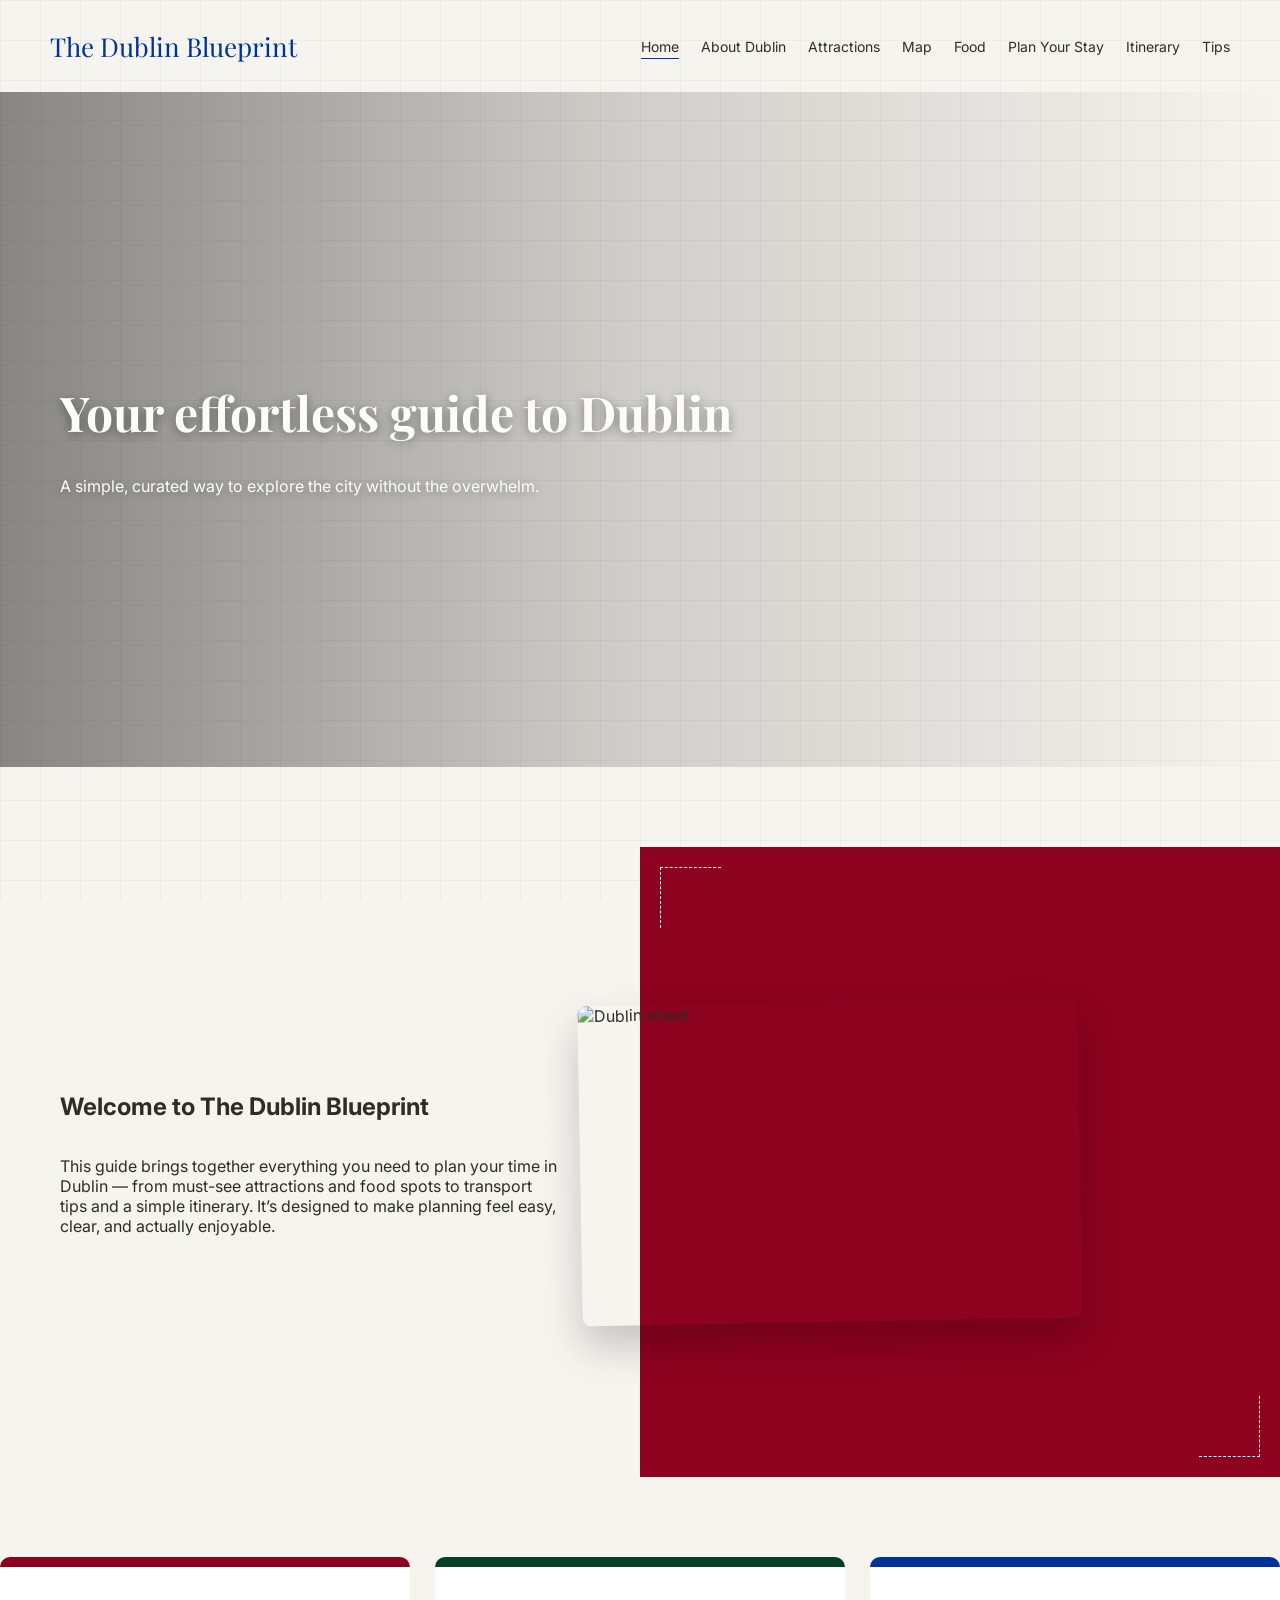
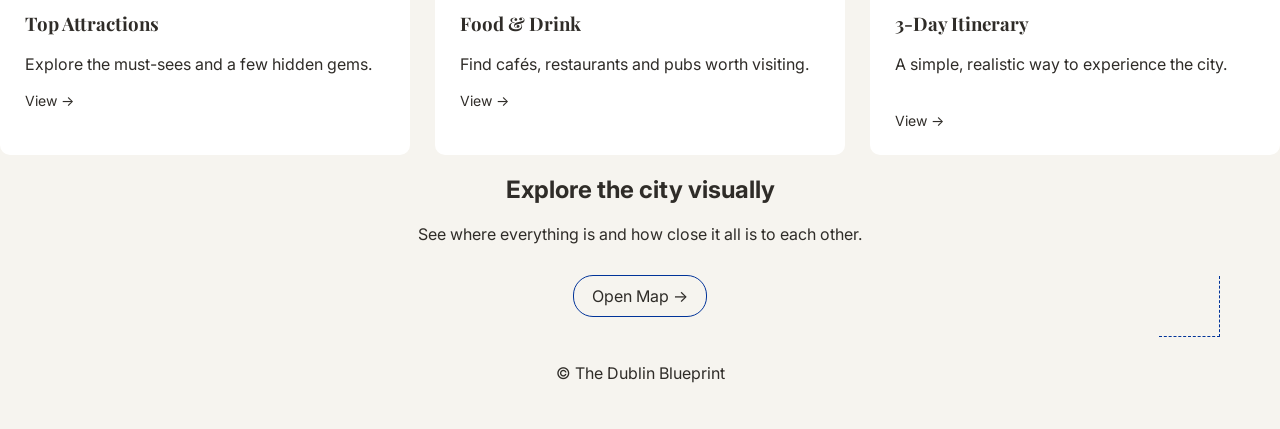
==== index.html @ c5aae1c5 "Add files via upload" ====
<!DOCTYPE html>
<html lang="en">
<head>
  <meta charset="UTF-8" />
  <meta name="viewport" content="width=device-width, initial-scale=1.0"/>
  <title>The Dublin Blueprint</title>

  <link href="https://fonts.googleapis.com/css2?family=Playfair+Display:wght@500;600&family=Inter:wght@300;400;500&display=swap" rel="stylesheet">
  <link rel="stylesheet" href="style.css" />
</head>

<body>

  <!-- NAVBAR -->
  <nav class="navbar">
    <a href="index.html" class="logo">The Dublin Blueprint</a>

	<ul class="nav-links">
		<li><a href="index.html" class="active">Home</a></li>
		<li><a href="about-dublin.html">About Dublin</a></li>
		<li><a href="attractions.html">Attractions</a></li>
		<li><a href="map.html">Map</a></li>
		<li><a href="food.html">Food</a></li>
		<li><a href="plan.html">Plan Your Stay</a></li>
		<li><a href="itinerary.html">Itinerary</a></li>
		<li><a href="tips.html">Tips</a></li>
	</ul>
  </nav>

  <!-- HERO -->
  <header class="hero">
    <div class="hero-content">
      <h1>Your effortless guide to Dublin</h1>
      <p>A simple, curated way to explore the city without the overwhelm.</p>
    </div>
  </header>

  <!-- INTRO / WELCOME -->
<section class="intro-split">

  <div class="intro-text">
    <h2>Welcome to The Dublin Blueprint</h2>
    <p>
      This guide brings together everything you need to plan your time in Dublin —
      from must-see attractions and food spots to transport tips and a simple itinerary.
      It’s designed to make planning feel easy, clear, and actually enjoyable.
    </p>
  </div>

  <div class="intro-visual">
    <img src="https://images.unsplash.com/photo-1549918864-48ac978761a4" alt="Dublin street">
  </div>

</section>

  <!-- FEATURES -->
  <section class="section features">

    <div class="card burgundy">
      <h3>Top Attractions</h3>
      <p>Explore the must-sees and a few hidden gems.</p>
      <a href="attractions.html">View →</a>
    </div>

    <div class="card green">
      <h3>Food & Drink</h3>
      <p>Find cafés, restaurants and pubs worth visiting.</p>
      <a href="food.html">View →</a>
    </div>

    <div class="card navy">
      <h3>3-Day Itinerary</h3>
      <p>A simple, realistic way to experience the city.</p>
	  <br>
      <a href="itinerary.html">View →</a>
    </div>

  </section>

  <!-- MAP LINK -->
  <section class="section map-link">
    <h2>Explore the city visually</h2>
    <p>See where everything is and how close it all is to each other.</p>
    <a href="map.html" class="map-button">Open Map →</a>
  </section>

  <footer>
    <p>© The Dublin Blueprint</p>
  </footer>

</body>
</html>
---- style.css ----
/* RESET */
body {
  margin: 0;
  font-family: 'Inter', sans-serif;
  background-color: #f6f4ef;
  color: #2f2c28;
}

a {
  color: #2f2c28;
}

/* COLORS */
:root {
  --blue: #003399;
  --green: #06402b;
  --burgundy: #8d021f;
}

/* BLUEPRINT GRID */
body::before {
  content: "";
  position: fixed;
  inset: 0;
  background-image:
    linear-gradient(rgba(0,0,0,0.03) 1px, transparent 1px),
    linear-gradient(90deg, rgba(0,0,0,0.03) 1px, transparent 1px);
  background-size: 40px 40px;
  pointer-events: none;
}

/* NAVBAR */
.navbar {
  display: flex;
  justify-content: space-between;
  align-items: center;
  padding: 20px 50px;
}

.logo {
  font-family: 'Playfair Display', serif;
  font-size: 26px;
  color: var(--blue);
  text-decoration: none;
  white-space: nowrap;
}

/* NAV LINKS */
.nav-links {
  display: flex;
  gap: 22px;
  list-style: none;
  white-space: nowrap;
}

.nav-links a {
  text-decoration: none;
  font-size: 14px;
  position: relative;
  padding-bottom: 4px;
}

.nav-links a::after {
  content: "";
  position: absolute;
  left: 0;
  bottom: 0;
  width: 0;
  height: 1px;
  background-color: var(--blue);
  transition: width 0.3s ease;
}

.nav-links a:hover::after {
  width: 100%;
}

.nav-links a.active::after {
  width: 100%;
}

/* HERO */
.hero {
  height: 75vh;
  background: url("https://images.pexels.com/photos/32234671/pexels-photo-32234671.jpeg") center/cover no-repeat;
  position: relative;
  display: flex;
  align-items: center;
  padding-left: 60px;
  color: #fdfcf9;
  text-shadow: 0 2px 12px rgba(0,0,0,0.4);
  margin-bottom: 40px;
}

.hero-content {
  position: relative;
  z-index: 2;
  color: #fdfcf9;
}

.hero::before {
  content: "";
  position: absolute;
  inset: 0;

  background: linear-gradient(
    to right,
    rgba(0, 0, 0, 0.45),
    rgba(0, 0, 0, 0.15),
    rgba(0, 0, 0, 0)
  );
}

.hero h1 {
  font-family: 'Playfair Display', serif;
  font-size: 48px;
}

.hero p {
  color: #fdfcf9;
}

/* SPLIT INTRO FULL HEIGHT */
.intro-split {
  display: grid;
  grid-template-columns: 1fr 1fr;
  min-height: 70vh;
  margin-top: 80px;
  margin-bottom: 80px;
}

/* LEFT TEXT */
.intro-text {
  padding: 100px 80px 100px 60px; 
  display: flex;
  flex-direction: column;
  justify-content: center;
  max-width: 500px; 
}

/* RIGHT BLOCK (FULL HEIGHT) */
.intro-visual {
  background-color: var(--burgundy);
  position: relative;
}

/* BIG IMAGE OVERLAY */
.intro-visual img {
  position: absolute;
  top: 50%;
  left: -60px; 
  transform: translateY(-50%) rotate(-1deg);
  
  width: 500px;
  height: 320px;
  object-fit: cover;

  border-radius: 8px;
  box-shadow: 0 20px 40px rgba(0,0,0,0.2);
}

.intro-visual::before {
  content: "";
  position: absolute;
  top: 20px;
  left: 20px;
  width: 60px;
  height: 60px;
  border-top: 1px dashed #fdfcf9;
  border-left: 1px dashed #fdfcf9;
}

.intro-visual::after {
  content: "";
  position: absolute;
  bottom: 20px;
  right: 20px;
  width: 60px;
  height: 60px;
  border-bottom: 1px dashed #fdfcf9;
  border-right: 1px dashed #fdfcf9;
}

/* CARDS */
.features {
  display: flex;
  gap: 25px;
  margin-top: 40px;
  justify-content: center;
  align-items: stretch;
}

.card {
  background: white;
  padding: 25px;
  border-radius: 10px;
  flex: 1;
  position: relative;
}

/* COLOUR ACCENTS */
.card.navy { border-top: 10px solid var(--blue); }
.card.green { border-top: 10px solid var(--green); }
.card.burgundy { border-top: 10px solid var(--burgundy); }

.card h3 {
  font-family: 'Playfair Display', serif;
}

.card a {
  text-decoration: none;
  font-size: 14px;
}

.card:hover {
  transform: translateY(-4px);
  transition: 0.2s ease;
}

/* MAP */
.map-link {
  text-align: center;
  position: relative;
}

.map-button {
  display: inline-block;
  margin-top: 15px;
  padding: 10px 18px;
  border: 1px solid var(--blue);
  border-radius: 20px;
  text-decoration: none;
}

.map-link::after {
  content: "";
  position: absolute;
  right: 60px;
  bottom: -20px;
  width: 60px;
  height: 60px;
  border-bottom: 1px dashed var(--blue);
  border-right: 1px dashed var(--blue);
}


/* FOOTER */
footer {
  text-align: center;
  padding: 30px;
}

/* PAGE HEADER */
.page-header {
  text-align: center;
}

.page-header h1 {
  font-family: 'Playfair Display', serif;
  font-size: 42px;
}

.page-header p {
  margin-top: 10px;
  color: #6b665f;
}

/* ATTRACTIONS */
.attractions-list {
  display: flex;
  flex-direction: column;
  gap: 60px;
  padding: 40px 60px;
}

.attraction {
  margin-top: 30px;
  display: grid;
  grid-template-columns: 1fr 1fr;
  gap: 40px;
  align-items: center;
}

.attractions-highlight {
  background-color: var(--blue);
  color: #fdfcf9;
  padding: 100px 60px;
  text-align: center;
  position: relative;
}

.attractions-highlight h4 {
  font-family: 'Playfair Display', serif;
  max-width: 600px;
  margin: 0 auto;
}

.attractions-highlight::after {
  content: "";
  position: absolute;
  bottom: 20px;
  right: 60px;
  width: 60px;
  height: 60px;
  border-bottom: 1px dashed #fdfcf9;
  border-right: 1px dashed #fdfcf9;
}

.attraction img {
  width: 100%;
  height: 300px;
  object-fit: cover;
  border-radius: 10px;
  transition: transform 0.3s ease;
}

.attraction img:hover {
  transform: scale(1.03);
}

.attraction.reverse {
  direction: rtl;
}

.attraction.reverse .text {
  direction: ltr;
}

/* TEXT */
.attraction .text h2 {
  font-family: 'Playfair Display', serif;
  margin-bottom: 10px;
}

/* HIDDEN GEMS */
.hidden-gems {
  padding: 80px 60px;
}

.hidden-gems h2 {
  font-family: 'Playfair Display', serif;
  margin-bottom: 30px;
}

/* ABOUT PAGE */
.about-section {
  display: grid;
  grid-template-columns: 1.2fr 1fr;
  gap: 40px;
  padding: 60px;
  align-items: center;
}

.about-hero {
  background-color: var(--green);
  padding: 100px 60px;
  color: #fdfcf9; /* cream text */
  position: relative;
}

.about-hero h1 {
  font-family: 'Playfair Display', serif;
  font-size: 48px;
  margin-bottom: 10px;
}

.about-hero p {
  max-width: 600px;
  line-height: 1.6;
}

.about-hero-content {
  text-align: center;
  max-width: 700px;
  margin: 0 auto;
}

.about-hero::after {
  content: "";
  position: absolute;
  bottom: 20px;
  right: 60px;
  width: 60px;
  height: 60px;
  border-bottom: 1px dashed #fdfcf9;
  border-right: 1px dashed #fdfcf9;
}

.about-text p {
  margin-bottom: 20px;
  line-height: 1.8;
}

.about-image img {
  width: 100%;
  height: 300px;
  object-fit: cover;
  border-radius: 10px;
}

/* CASCADE LAYOUT */
.about-cascade {
  display: flex;
  flex-direction: column;
  gap: 40px;
  padding: 80px 60px;
  max-width: 700px;
}

/* ITEMS */
.about-item {
  padding: 30px;
  border-radius: 12px;
  background: white;
  width: 65%;
}

/* OFFSET (this creates cascade effect) */
.about-item:nth-child(2) {
  margin-left: 625px;
}

.about-item:nth-child(3) {
  margin-left: 1250px;
}

/* COLOUR ACCENTS */
.about-item.navy {
  border-left: 10px solid var(--blue);
}

.about-item.green {
  border-left: 10px solid var(--green);
}

.about-item.burgundy {
  border-left: 10px solid var(--burgundy);
}

/* TYPOGRAPHY */
.about-item h2 {
  font-family: 'Playfair Display', serif;
  margin-bottom: 10px;
}

.about-block h2 {
  font-family: 'Playfair Display', serif;
}

/* =========================
   ITINERARY PAGE
========================= */

/* HERO */
.itinerary-hero {
  background-color: var(--burgundy);
  color: #fdfcf9;
  padding: 100px 60px;
  text-align: center;
  position: relative;
}

.itinerary-hero h1 {
  font-family: 'Playfair Display', serif;
  font-size: 48px;
  margin-bottom: 10px;
}

.itinerary-hero p {
  max-width: 800px;
  margin: 0 auto;
  line-height: 1.6;
}

.itinerary-hero::before {
  content: "";
  position: absolute;
  top: 20px;
  left: 60px; /* align with padding */
  width: 60px;
  height: 60px;
  border-top: 1px dashed #fdfcf9;
  border-left: 1px dashed #fdfcf9;
}

/* TIMELINE CONTAINER */
.timeline {
  position: relative;
  padding: 80px 60px 120px 60px; /* add bottom padding */
}

/* VERTICAL LINE */
.timeline::before {
  content: "";
  position: absolute;
  left: 60px;
  top: 0;
  bottom: -120px;
  width: 2px;
  background-color: var(--blue);
}

/* INTRO TEXT */
.itinerary-intro {
  max-width: 700px;
  margin-left: 120px;
  margin-bottom: 60px;
}

.small-note {
  font-size: 14px;
  color: #6b665f;
}

/* DAY BLOCK */
.day {
  margin-left: 120px;
  margin-bottom: 80px;
}

.day h2 {
  font-family: 'Playfair Display', serif;
  margin-bottom: 20px;
}

/* STOPS */
.stop {
  background: white;
  padding: 20px;
  margin-bottom: 20px;
  border-radius: 10px;
  position: relative;
}

/* DOT ON TIMELINE */
.stop::before {
  content: "";
  position: absolute;
  left: -52px;
  top: 50%;
  transform: translateY(-50%); /* THIS centers it */
  width: 12px;
  height: 12px;
  background-color: var(--blue);
  border-radius: 50%;
}

/* STOPS WITH IMAGE */
.stop.with-image {
  display: grid;
  grid-template-columns: 1fr 1fr;
  gap: 30px;
  align-items: center;
}

/* REVERSE IMAGE POSITION */
.stop.with-image.reverse {
  direction: rtl;
}

.stop.with-image.reverse .text {
  direction: ltr;
}

/* IMAGE STYLE */
.stop img {
  width: 100%;
  height: 220px;
  object-fit: cover;
  border-radius: 10px;
}

/* FINAL SECTION */
.final {
  margin-top: 80px;
  text-align: center;
}

.final h2 {
  font-family: 'Playfair Display', serif;
}
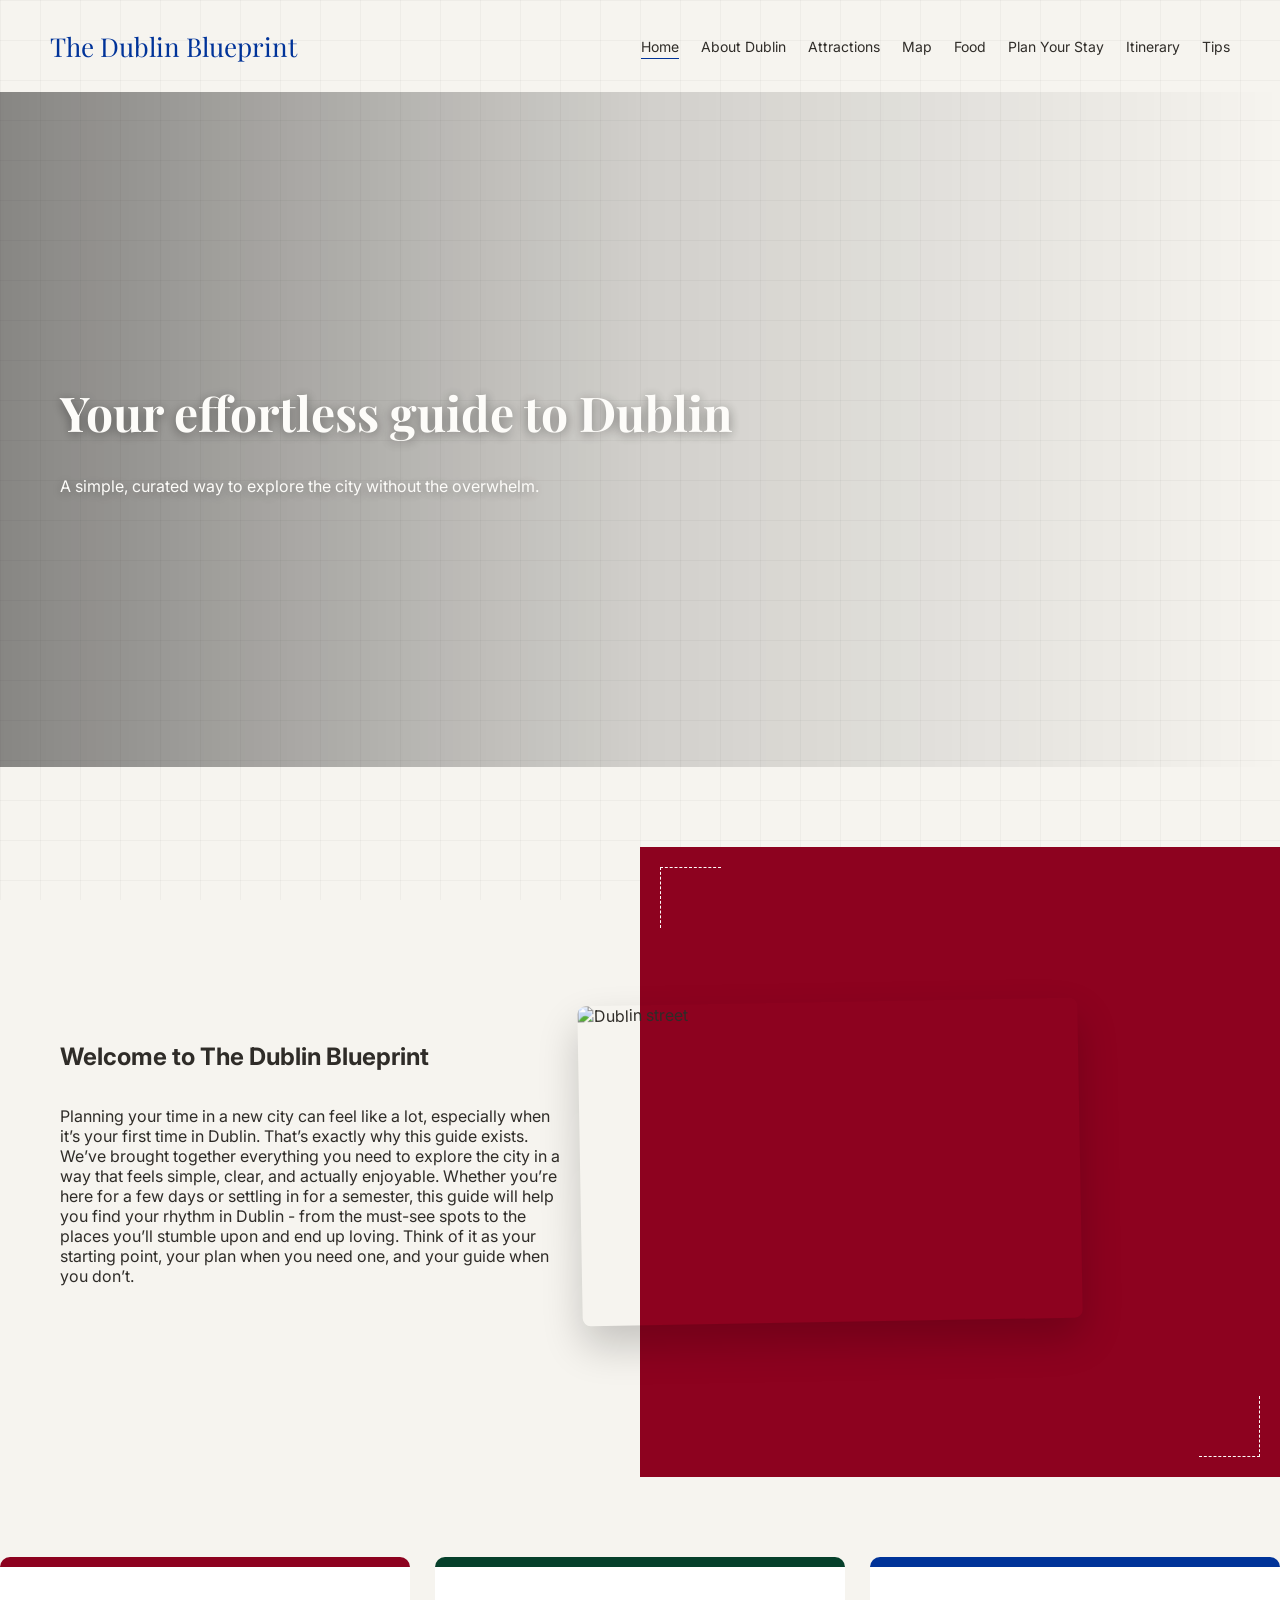
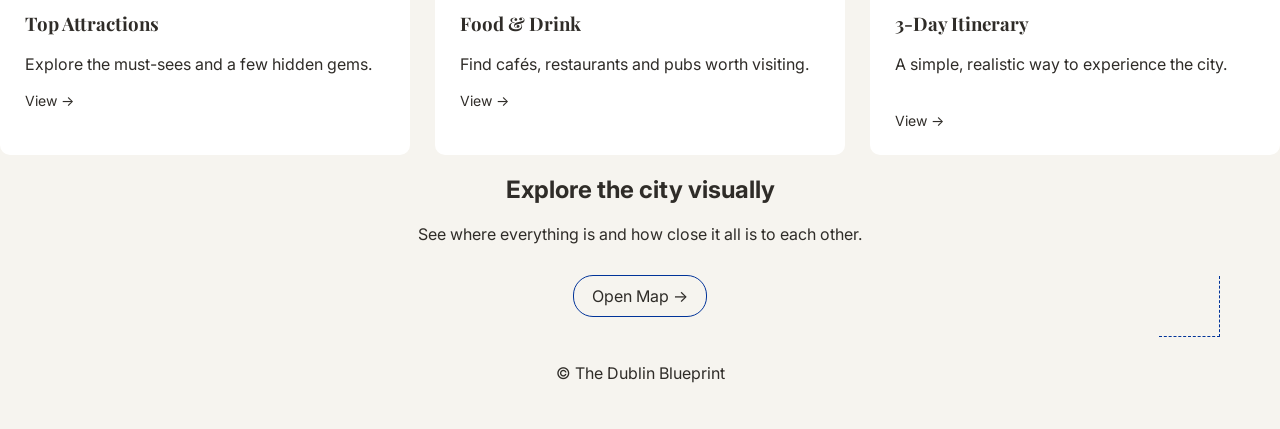
==== commit cb00b360: "Update index.html" ====
--- a/index.html
+++ b/index.html
@@ -41,9 +41,11 @@
   <div class="intro-text">
     <h2>Welcome to The Dublin Blueprint</h2>
     <p>
-      This guide brings together everything you need to plan your time in Dublin —
-      from must-see attractions and food spots to transport tips and a simple itinerary.
-      It’s designed to make planning feel easy, clear, and actually enjoyable.
+    	Planning your time in a new city can feel like a lot, especially when it’s your first time in Dublin. 
+		That’s exactly why this guide exists. 
+		We’ve brought together everything you need to explore the city in a way that feels simple, clear, and actually enjoyable. 
+		Whether you’re here for a few days or settling in for a semester, this guide will help you find your rhythm in Dublin - from the must-see spots to the places you’ll stumble upon and end up loving.
+		Think of it as your starting point, your plan when you need one, and your guide when you don’t.
     </p>
   </div>
 
@@ -89,4 +91,4 @@
   </footer>
 
 </body>
-</html>+</html>
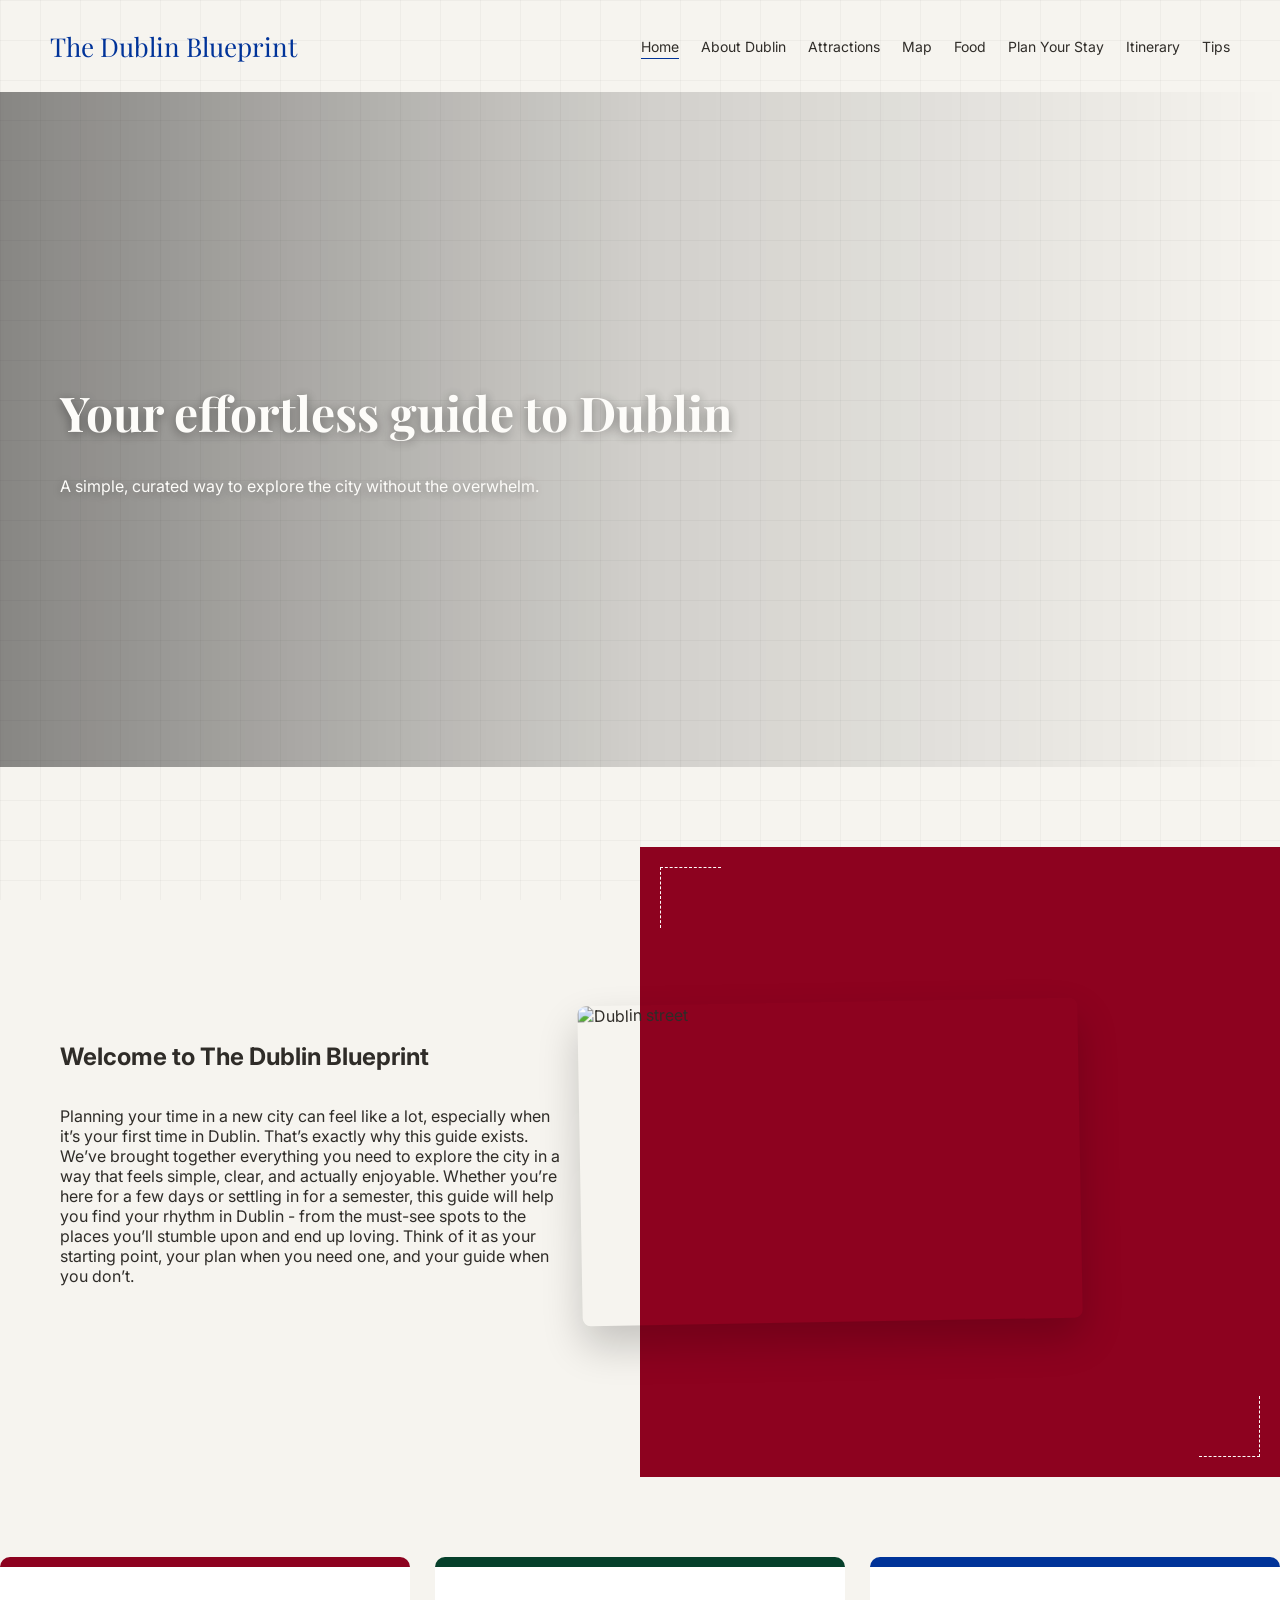
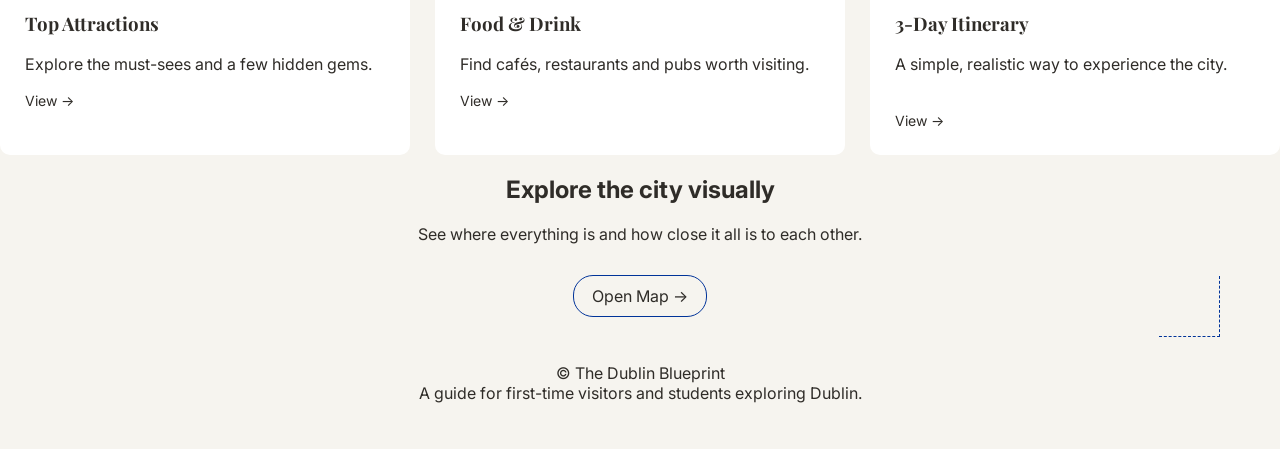
==== commit 6c87d46c: "Update index.html" ====
--- a/index.html
+++ b/index.html
@@ -87,7 +87,7 @@
   </section>
 
   <footer>
-    <p>© The Dublin Blueprint</p>
+    <p>© The Dublin Blueprint <br> A guide for first-time visitors and students exploring Dublin. </p>
   </footer>
 
 </body>
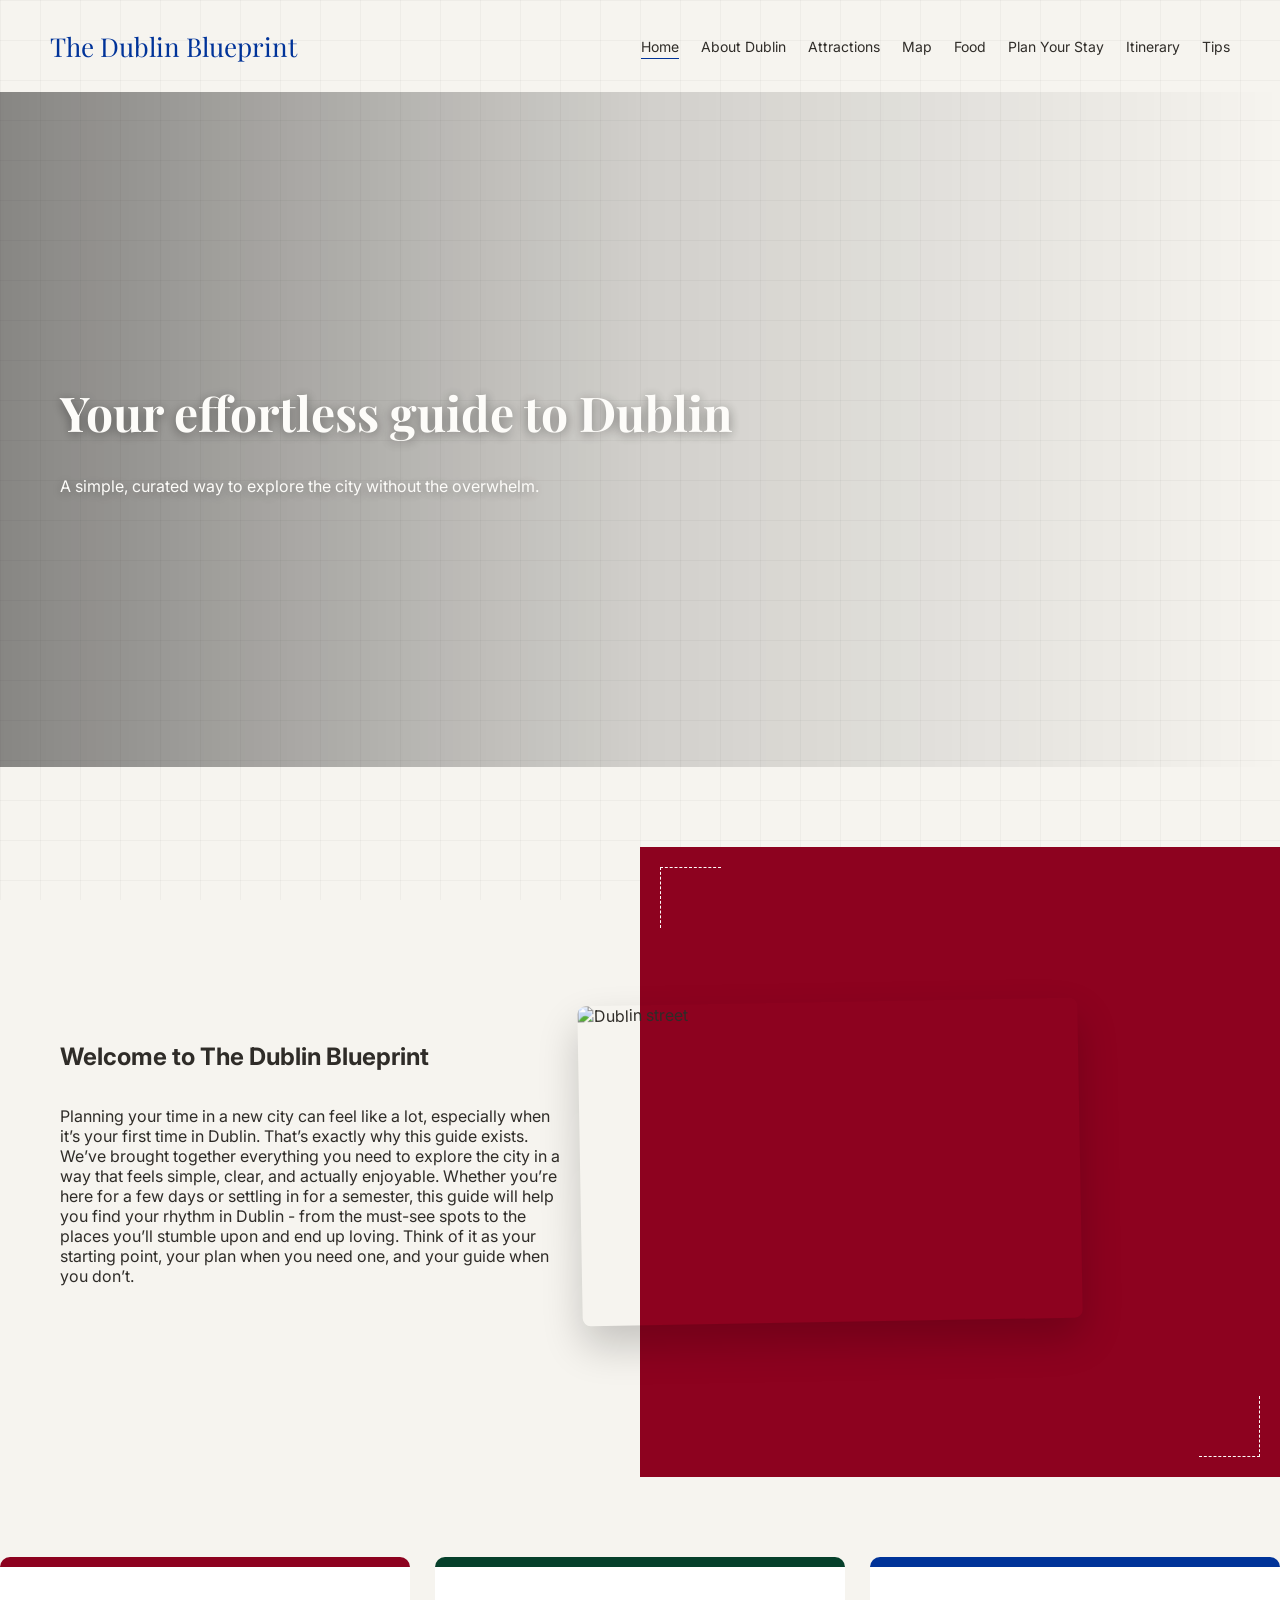
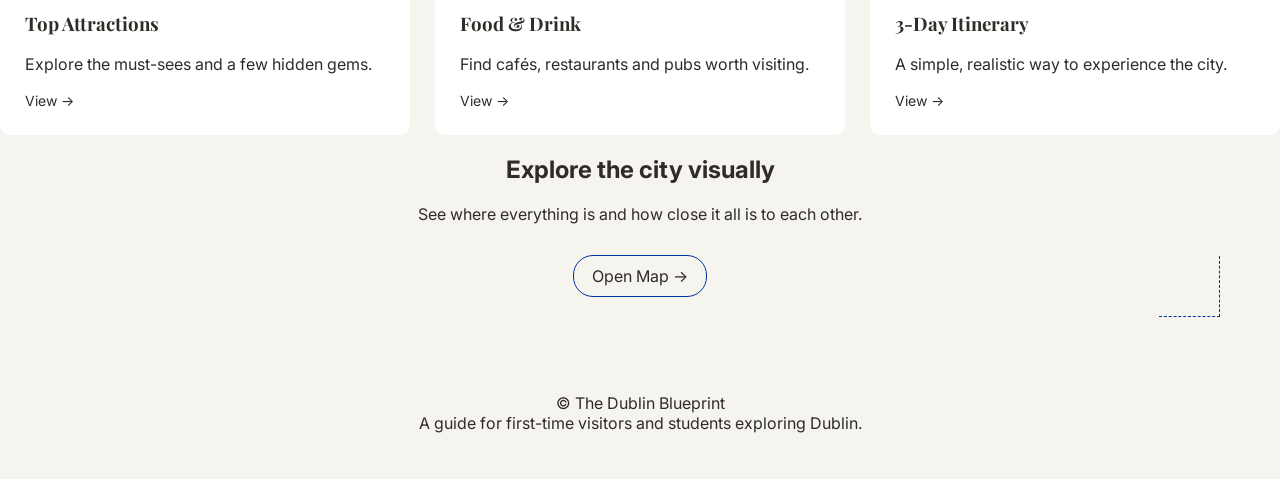
==== commit e4ff78e3: "Update index.html" ====
--- a/index.html
+++ b/index.html
@@ -73,7 +73,6 @@
     <div class="card navy">
       <h3>3-Day Itinerary</h3>
       <p>A simple, realistic way to experience the city.</p>
-	  <br>
       <a href="itinerary.html">View →</a>
     </div>
 
--- a/style.css
+++ b/style.css
@@ -248,6 +248,7 @@
 footer {
   text-align: center;
   padding: 30px;
+  margin-top: 50px;
 }
 
 /* PAGE HEADER */
@@ -495,7 +496,7 @@
   position: absolute;
   left: 60px;
   top: 0;
-  bottom: -120px;
+  bottom: -200px;
   width: 2px;
   background-color: var(--blue);
 }
@@ -573,9 +574,21 @@
 /* FINAL SECTION */
 .final {
   margin-top: 80px;
-  text-align: center;
+  margin: auto;
+  text-align: center;
+  max-width: 1300px;
 }
 
 .final h2 {
   font-family: 'Playfair Display', serif;
-}+}
+
+.timeline a {
+	target: _blank;
+}
+
+.timeline a:hover {
+  font-weight: 600;       
+  color: var(--blue);      
+}
+
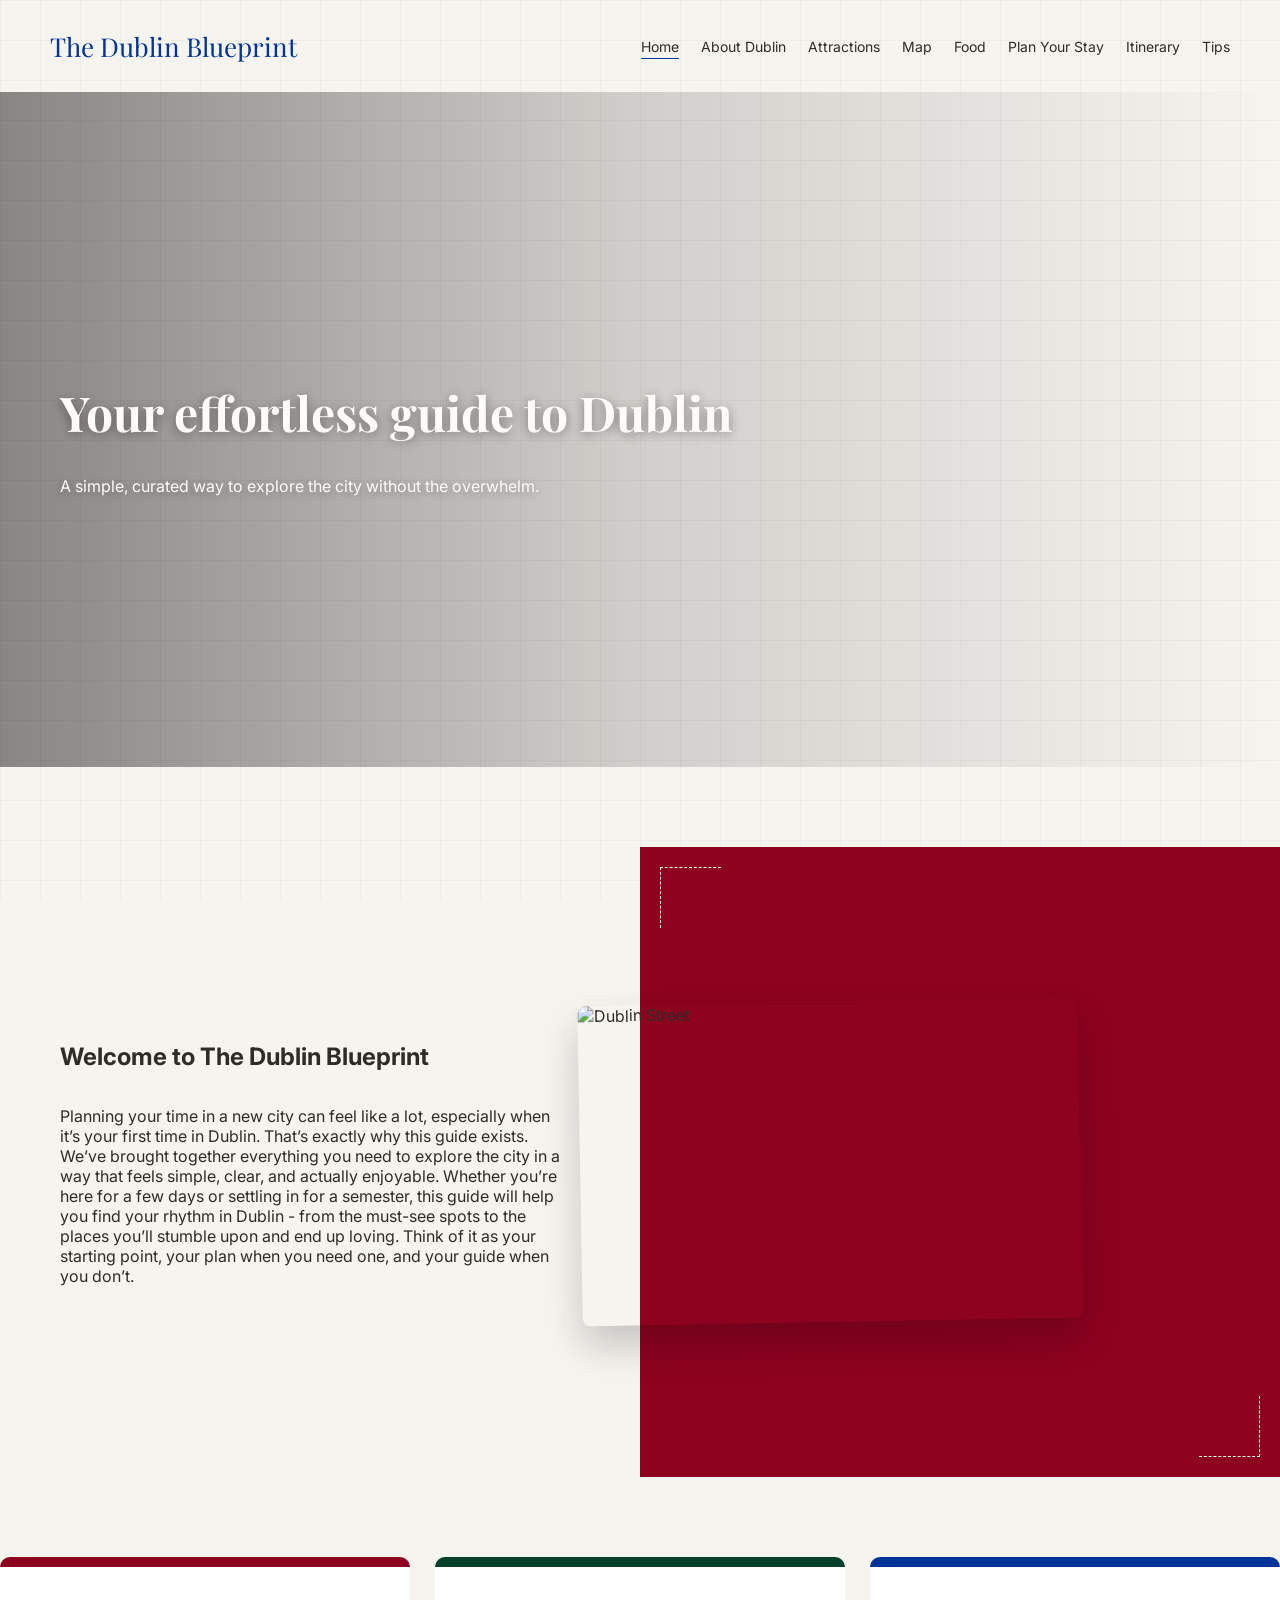
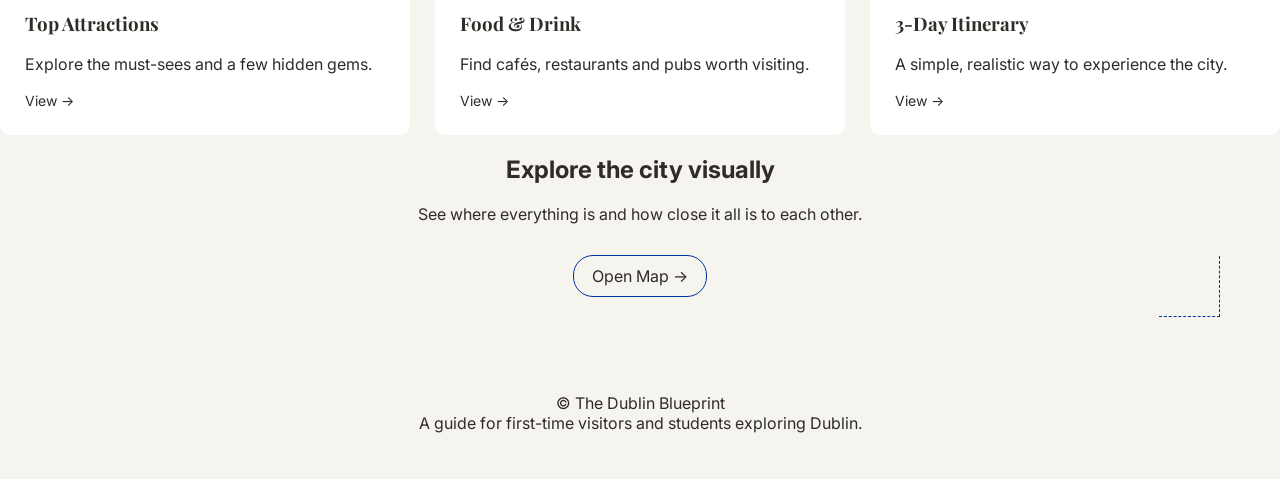
==== commit a26214ea: "Update index.html" ====
--- a/index.html
+++ b/index.html
@@ -50,7 +50,7 @@
   </div>
 
   <div class="intro-visual">
-    <img src="https://images.unsplash.com/photo-1549918864-48ac978761a4" alt="Dublin street">
+    <img src="https://images.unsplash.com/photo-1549918864-48ac978761a4" alt="Dublin Street">
   </div>
 
 </section>
--- a/style.css
+++ b/style.css
@@ -190,6 +190,16 @@
   align-items: stretch;
 }
 
+.features a:hover {
+  font-weight: 600;       
+  color: var(--blue);      
+}
+
+.map-link a:hover {
+  font-weight: 600;       
+  color: var(--blue);      
+}
+
 .card {
   background: white;
   padding: 25px;
@@ -583,10 +593,6 @@
   font-family: 'Playfair Display', serif;
 }
 
-.timeline a {
-	target: _blank;
-}
-
 .timeline a:hover {
   font-weight: 600;       
   color: var(--blue);      
